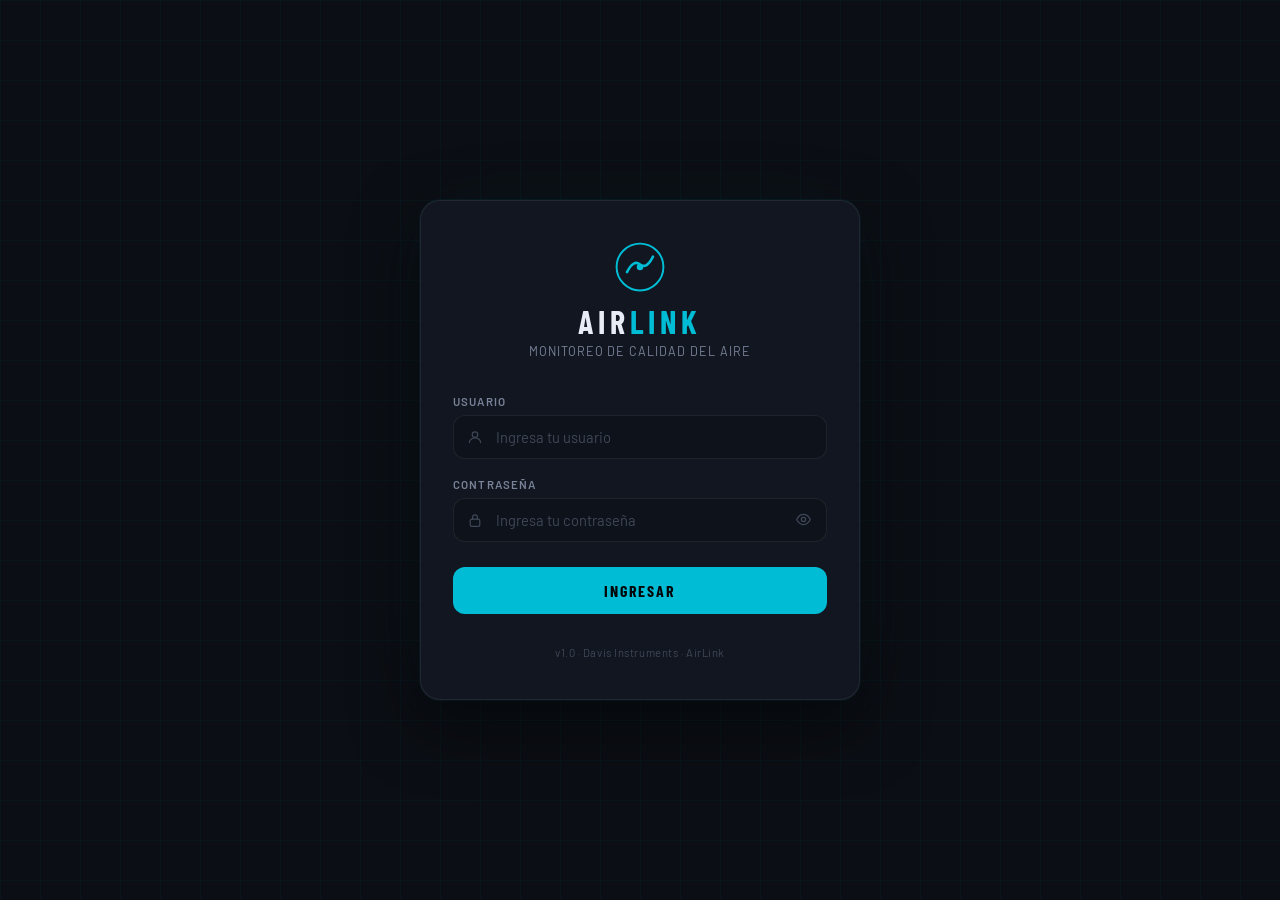
==== index.html @ ea5edb88 "show" ====
<!DOCTYPE html>
<html lang="es">
<head>
  <meta charset="UTF-8" />
  <meta name="viewport" content="width=device-width, initial-scale=1.0" />
  <title>AirLink — Acceso</title>
  <link rel="preconnect" href="https://fonts.googleapis.com" />
  <link href="https://fonts.googleapis.com/css2?family=Barlow+Condensed:wght@300;400;600;700&family=Barlow:wght@300;400;500&display=swap" rel="stylesheet" />
  <link rel="stylesheet" href="css/login.css" />
</head>
<body>
  <div class="bg-grid"></div>
  <div class="particles" id="particles"></div>

  <main class="login-wrapper">
    <div class="login-card">

      <header class="login-header">
        <div class="logo-mark">
          <svg viewBox="0 0 40 40" fill="none" xmlns="http://www.w3.org/2000/svg">
            <circle cx="20" cy="20" r="18" stroke="var(--accent)" stroke-width="1.5"/>
            <path d="M10 24 Q15 14 20 18 Q25 22 30 12" stroke="var(--accent)" stroke-width="2" fill="none" stroke-linecap="round"/>
            <circle cx="20" cy="20" r="2.5" fill="var(--accent)"/>
          </svg>
        </div>
        <div class="logo-text">
          <span class="logo-brand">AIR</span><span class="logo-sub">LINK</span>
        </div>
        <p class="logo-tagline">Monitoreo de Calidad del Aire</p>
      </header>

      <form class="login-form" id="loginForm" novalidate>
        <div class="field-group">
          <label for="username">Usuario</label>
          <div class="input-wrap">
            <svg class="input-icon" viewBox="0 0 20 20" fill="none">
              <circle cx="10" cy="7" r="3.5" stroke="currentColor" stroke-width="1.5"/>
              <path d="M3 17c0-3.314 3.134-6 7-6s7 2.686 7 6" stroke="currentColor" stroke-width="1.5" stroke-linecap="round"/>
            </svg>
            <input type="text" id="username" name="username" placeholder="Ingresa tu usuario" autocomplete="username" required />
          </div>
        </div>

        <div class="field-group">
          <label for="password">Contraseña</label>
          <div class="input-wrap">
            <svg class="input-icon" viewBox="0 0 20 20" fill="none">
              <rect x="4" y="9" width="12" height="9" rx="2" stroke="currentColor" stroke-width="1.5"/>
              <path d="M7 9V6.5a3 3 0 016 0V9" stroke="currentColor" stroke-width="1.5" stroke-linecap="round"/>
            </svg>
            <input type="password" id="password" name="password" placeholder="Ingresa tu contraseña" autocomplete="current-password" required />
            <button type="button" class="toggle-pwd" id="togglePwd" aria-label="Mostrar contraseña">
              <svg viewBox="0 0 20 20" fill="none" id="eyeIcon">
                <path d="M2 10s3-6 8-6 8 6 8 6-3 6-8 6-8-6-8-6z" stroke="currentColor" stroke-width="1.5"/>
                <circle cx="10" cy="10" r="2.5" stroke="currentColor" stroke-width="1.5"/>
              </svg>
            </button>
          </div>
        </div>

        <div class="error-msg" id="errorMsg" role="alert" aria-live="polite"></div>

        <button type="submit" class="btn-login" id="btnLogin">
          <span class="btn-text">Ingresar</span>
          <span class="btn-spinner" hidden>
            <svg viewBox="0 0 24 24" fill="none"><circle cx="12" cy="12" r="10" stroke="currentColor" stroke-width="2.5" stroke-dasharray="50" stroke-dashoffset="30"/></svg>
          </span>
        </button>
      </form>

      <footer class="login-footer">
        <span>v1.0 · Davis Instruments · AirLink</span>
      </footer>
    </div>
  </main>

  <script src="js/auth.js"></script>
</body>
</html>
---- css/login.css ----
/* ============================================================
   login.css — Pantalla de acceso AirLink
   Estética: dark industrial / weather-tech premium
   ============================================================ */

*, *::before, *::after { box-sizing: border-box; margin: 0; padding: 0; }

:root {
  --bg:          #0b0e14;
  --bg-card:     #111620;
  --bg-input:    #0e121a;
  --border:      rgba(255,255,255,0.07);
  --border-focus:rgba(0,188,212,0.55);
  --accent:      #00bcd4;
  --accent-dim:  rgba(0,188,212,0.15);
  --accent-glow: rgba(0,188,212,0.35);
  --text-1:      #e8edf5;
  --text-2:      #7a8499;
  --text-3:      #3f4758;
  --danger:      #ff5252;
  --danger-bg:   rgba(255,82,82,0.10);
  --radius:      12px;
  --font-hd:     'Barlow Condensed', sans-serif;
  --font-body:   'Barlow', sans-serif;
  --transition:  0.22s cubic-bezier(.4,0,.2,1);
}

html, body {
  height: 100%;
  font-family: var(--font-body);
  background: var(--bg);
  color: var(--text-1);
  overflow-x: hidden;
  overflow-y: auto;
}

[hidden] { display: none !important; }

/* ── Background grid ───────────────────────────────── */
.bg-grid {
  position: fixed;
  inset: 0;
  background-image:
    linear-gradient(rgba(0,188,212,0.04) 1px, transparent 1px),
    linear-gradient(90deg, rgba(0,188,212,0.04) 1px, transparent 1px);
  background-size: 40px 40px;
  pointer-events: none;
  z-index: 0;
}

.particles {
  position: fixed;
  inset: 0;
  pointer-events: none;
  z-index: 0;
}

.particle {
  position: absolute;
  width: 2px;
  height: 2px;
  background: var(--accent);
  border-radius: 50%;
  opacity: 0;
  animation: float-up linear infinite;
}

@keyframes float-up {
  0%   { opacity: 0;   transform: translateY(0) scale(1); }
  15%  { opacity: 0.6; }
  85%  { opacity: 0.3; }
  100% { opacity: 0;   transform: translateY(-80vh) scale(0.3); }
}

/* ── Layout ────────────────────────────────────────── */
.login-wrapper {
  position: relative;
  z-index: 1;
  display: flex;
  align-items: center;
  justify-content: center;
  min-height: 100vh;
  padding: 1.5rem;
}

/* ── Card ──────────────────────────────────────────── */
.login-card {
  width: 100%;
  max-width: 440px;
  background: var(--bg-card);
  border: 1px solid var(--border);
  border-radius: 20px;
  padding: 2.5rem 2rem;
  box-shadow:
    0 0 0 1px rgba(0,188,212,0.06),
    0 24px 64px rgba(0,0,0,0.55),
    0 0 80px rgba(0,188,212,0.06);
  animation: card-in 0.55s cubic-bezier(.22,1,.36,1) both;
}

@keyframes card-in {
  from { opacity: 0; transform: translateY(28px) scale(0.97); }
  to   { opacity: 1; transform: translateY(0) scale(1); }
}

/* ── Header ────────────────────────────────────────── */
.login-header {
  text-align: center;
  margin-bottom: 2.25rem;
}

.logo-mark {
  width: 52px;
  height: 52px;
  margin: 0 auto 0.75rem;
  animation: pulse-ring 3s ease-in-out infinite;
}

@keyframes pulse-ring {
  0%, 100% { filter: drop-shadow(0 0 6px rgba(0,188,212,0.4)); }
  50%       { filter: drop-shadow(0 0 18px rgba(0,188,212,0.8)); }
}

.logo-text {
  font-family: var(--font-hd);
  font-size: 2rem;
  font-weight: 700;
  letter-spacing: 0.15em;
  line-height: 1;
}

.logo-brand { color: var(--text-1); }
.logo-sub   { color: var(--accent); }

.logo-tagline {
  margin-top: 0.4rem;
  font-size: 0.78rem;
  color: var(--text-2);
  letter-spacing: 0.08em;
  text-transform: uppercase;
}

/* ── Form ──────────────────────────────────────────── */
.login-form { display: flex; flex-direction: column; gap: 1.1rem; }

.field-group { display: flex; flex-direction: column; gap: 0.45rem; }

.field-group label {
  font-size: 0.72rem;
  font-weight: 600;
  letter-spacing: 0.1em;
  text-transform: uppercase;
  color: var(--text-2);
}

.input-wrap {
  position: relative;
  display: flex;
  align-items: center;
}

.input-icon {
  position: absolute;
  left: 0.9rem;
  width: 16px;
  height: 16px;
  color: var(--text-3);
  pointer-events: none;
  transition: color var(--transition);
}

.input-wrap:focus-within .input-icon { color: var(--accent); }

.input-wrap input {
  width: 100%;
  background: var(--bg-input);
  border: 1px solid var(--border);
  border-radius: var(--radius);
  padding: 0.75rem 0.9rem 0.75rem 2.6rem;
  font-family: var(--font-body);
  font-size: 0.92rem;
  color: var(--text-1);
  outline: none;
  transition: border-color var(--transition), box-shadow var(--transition);
}

.input-wrap input::placeholder { color: var(--text-3); }

.input-wrap input:focus {
  border-color: var(--border-focus);
  box-shadow: 0 0 0 3px var(--accent-dim);
}

.toggle-pwd {
  position: absolute;
  right: 0.75rem;
  background: none;
  border: none;
  cursor: pointer;
  color: var(--text-3);
  display: flex;
  align-items: center;
  padding: 0.2rem;
  border-radius: 6px;
  transition: color var(--transition);
}
.toggle-pwd:hover { color: var(--accent); }
.toggle-pwd svg { width: 17px; height: 17px; }

/* ── Error ─────────────────────────────────────────── */
.error-msg {
  display: none;
  background: var(--danger-bg);
  border: 1px solid rgba(255,82,82,0.25);
  border-radius: 8px;
  padding: 0.65rem 0.9rem;
  font-size: 0.82rem;
  color: var(--danger);
  text-align: center;
}
.error-msg.visible { display: block; animation: shake 0.35s ease; }

@keyframes shake {
  0%,100% { transform: translateX(0); }
  25%      { transform: translateX(-5px); }
  75%      { transform: translateX(5px); }
}

/* ── Button ────────────────────────────────────────── */
.btn-login {
  margin-top: 0.5rem;
  width: 100%;
  padding: 0.85rem;
  background: var(--accent);
  border: none;
  border-radius: var(--radius);
  color: #030608;
  font-family: var(--font-hd);
  font-size: 1rem;
  font-weight: 700;
  letter-spacing: 0.12em;
  text-transform: uppercase;
  cursor: pointer;
  display: flex;
  align-items: center;
  justify-content: center;
  gap: 0.5rem;
  transition: background var(--transition), transform var(--transition), box-shadow var(--transition);
}

.btn-login:hover {
  background: #29ddf0;
  box-shadow: 0 0 24px rgba(0,188,212,0.45);
  transform: translateY(-1px);
}
.btn-login:active  { transform: translateY(0); }
.btn-login:disabled { opacity: 0.55; cursor: not-allowed; transform: none; }

.btn-spinner svg {
  width: 18px; height: 18px;
  animation: spin 0.8s linear infinite;
}
@keyframes spin { to { transform: rotate(360deg); } }

/* ── Footer ────────────────────────────────────────── */
.login-footer {
  margin-top: 2rem;
  text-align: center;
  font-size: 0.7rem;
  color: var(--text-3);
  letter-spacing: 0.05em;
}

/* ── Mobile ────────────────────────────────────────── */
@media (max-width: 480px) {
  .login-wrapper {
    padding: 1rem;
    align-items: flex-start;
  }
  .login-card {
    padding: 2rem 1.4rem;
    border-radius: 16px;
    max-width: 100%;
  }
  .logo-text { font-size: 1.75rem; }
  .tabs { flex-direction: column; gap: 0.5rem; }
  .tabs .tab-btn { padding: 0.5rem; }
}
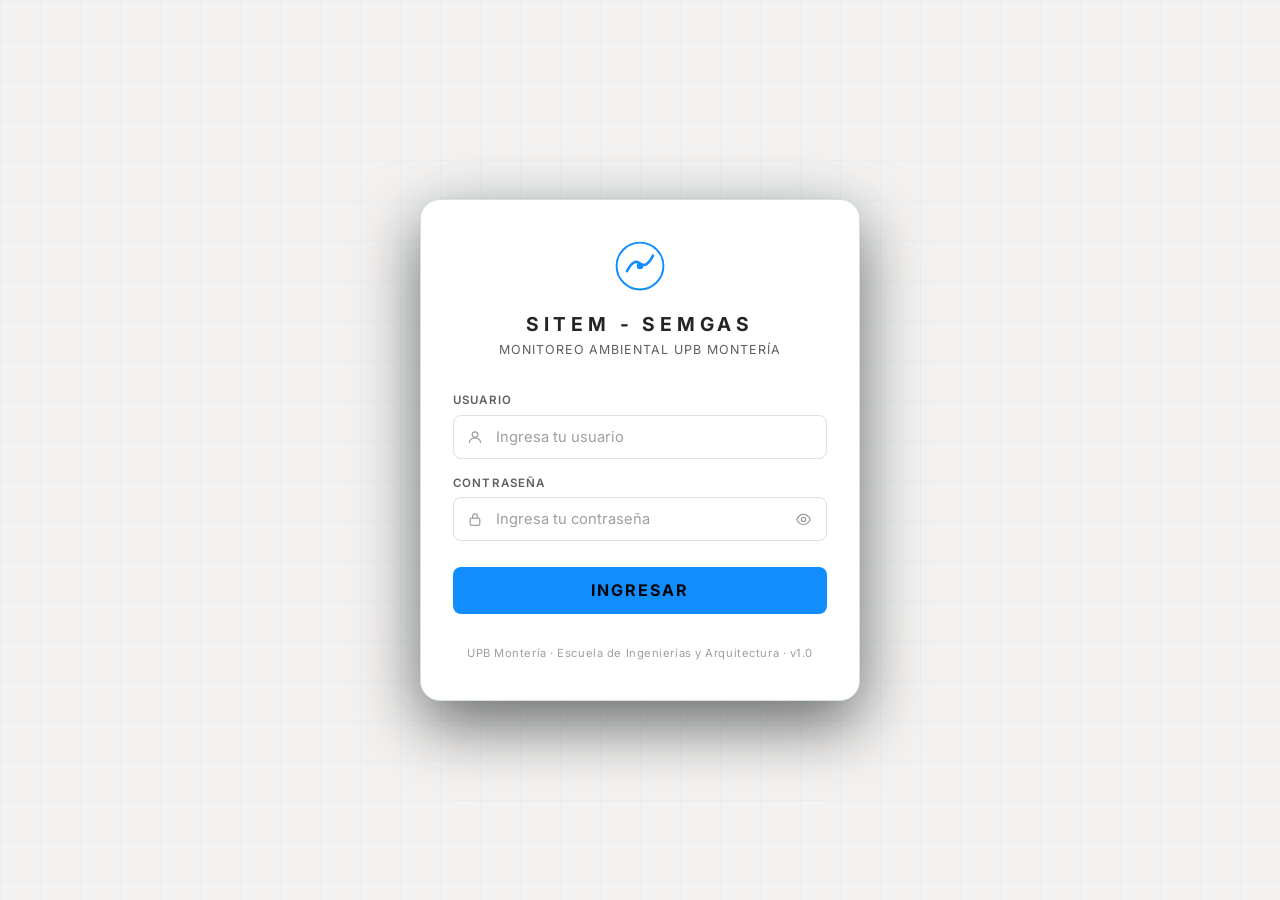
==== commit a2a327aa: "update dashboard" ====
--- a/index.html
+++ b/index.html
@@ -1,14 +1,16 @@
 <!DOCTYPE html>
 <html lang="es">
+
 <head>
   <meta charset="UTF-8" />
   <meta name="viewport" content="width=device-width, initial-scale=1.0" />
-  <title>AirLink — Acceso</title>
+  <title>SITEM - SEMGAS | Monitoreo UPB</title>
   <link rel="preconnect" href="https://fonts.googleapis.com" />
-  <link href="https://fonts.googleapis.com/css2?family=Barlow+Condensed:wght@300;400;600;700&family=Barlow:wght@300;400;500&display=swap" rel="stylesheet" />
-  <link rel="stylesheet" href="css/login.css" />
+  <link href="https://fonts.googleapis.com/css2?family=Inter:wght@400;500;600;700&display=swap" rel="stylesheet">
+  <link rel="stylesheet" href="css/login.css">
 </head>
-<body>
+
+<body class="light-mode">
   <div class="bg-grid"></div>
   <div class="particles" id="particles"></div>
 
@@ -18,15 +20,16 @@
       <header class="login-header">
         <div class="logo-mark">
           <svg viewBox="0 0 40 40" fill="none" xmlns="http://www.w3.org/2000/svg">
-            <circle cx="20" cy="20" r="18" stroke="var(--accent)" stroke-width="1.5"/>
-            <path d="M10 24 Q15 14 20 18 Q25 22 30 12" stroke="var(--accent)" stroke-width="2" fill="none" stroke-linecap="round"/>
-            <circle cx="20" cy="20" r="2.5" fill="var(--accent)"/>
+            <circle cx="20" cy="20" r="18" stroke="var(--accent)" stroke-width="1.5" />
+            <path d="M10 24 Q15 14 20 18 Q25 22 30 12" stroke="var(--accent)" stroke-width="2" fill="none"
+              stroke-linecap="round" />
+            <circle cx="20" cy="20" r="2.5" fill="var(--accent)" />
           </svg>
         </div>
         <div class="logo-text">
-          <span class="logo-brand">AIR</span><span class="logo-sub">LINK</span>
+          <span class="logo-brand" style="font-size: 1.2rem; color: var(--text-main);">SITEM - SEMGAS</span>
         </div>
-        <p class="logo-tagline">Monitoreo de Calidad del Aire</p>
+        <p class="logo-tagline">Monitoreo Ambiental UPB Montería</p>
       </header>
 
       <form class="login-form" id="loginForm" novalidate>
@@ -34,10 +37,12 @@
           <label for="username">Usuario</label>
           <div class="input-wrap">
             <svg class="input-icon" viewBox="0 0 20 20" fill="none">
-              <circle cx="10" cy="7" r="3.5" stroke="currentColor" stroke-width="1.5"/>
-              <path d="M3 17c0-3.314 3.134-6 7-6s7 2.686 7 6" stroke="currentColor" stroke-width="1.5" stroke-linecap="round"/>
+              <circle cx="10" cy="7" r="3.5" stroke="currentColor" stroke-width="1.5" />
+              <path d="M3 17c0-3.314 3.134-6 7-6s7 2.686 7 6" stroke="currentColor" stroke-width="1.5"
+                stroke-linecap="round" />
             </svg>
-            <input type="text" id="username" name="username" placeholder="Ingresa tu usuario" autocomplete="username" required />
+            <input type="text" id="username" name="username" placeholder="Ingresa tu usuario" autocomplete="username"
+              required />
           </div>
         </div>
 
@@ -45,14 +50,15 @@
           <label for="password">Contraseña</label>
           <div class="input-wrap">
             <svg class="input-icon" viewBox="0 0 20 20" fill="none">
-              <rect x="4" y="9" width="12" height="9" rx="2" stroke="currentColor" stroke-width="1.5"/>
-              <path d="M7 9V6.5a3 3 0 016 0V9" stroke="currentColor" stroke-width="1.5" stroke-linecap="round"/>
+              <rect x="4" y="9" width="12" height="9" rx="2" stroke="currentColor" stroke-width="1.5" />
+              <path d="M7 9V6.5a3 3 0 016 0V9" stroke="currentColor" stroke-width="1.5" stroke-linecap="round" />
             </svg>
-            <input type="password" id="password" name="password" placeholder="Ingresa tu contraseña" autocomplete="current-password" required />
+            <input type="password" id="password" name="password" placeholder="Ingresa tu contraseña"
+              autocomplete="current-password" required />
             <button type="button" class="toggle-pwd" id="togglePwd" aria-label="Mostrar contraseña">
               <svg viewBox="0 0 20 20" fill="none" id="eyeIcon">
-                <path d="M2 10s3-6 8-6 8 6 8 6-3 6-8 6-8-6-8-6z" stroke="currentColor" stroke-width="1.5"/>
-                <circle cx="10" cy="10" r="2.5" stroke="currentColor" stroke-width="1.5"/>
+                <path d="M2 10s3-6 8-6 8 6 8 6-3 6-8 6-8-6-8-6z" stroke="currentColor" stroke-width="1.5" />
+                <circle cx="10" cy="10" r="2.5" stroke="currentColor" stroke-width="1.5" />
               </svg>
             </button>
           </div>
@@ -63,17 +69,21 @@
         <button type="submit" class="btn-login" id="btnLogin">
           <span class="btn-text">Ingresar</span>
           <span class="btn-spinner" hidden>
-            <svg viewBox="0 0 24 24" fill="none"><circle cx="12" cy="12" r="10" stroke="currentColor" stroke-width="2.5" stroke-dasharray="50" stroke-dashoffset="30"/></svg>
+            <svg viewBox="0 0 24 24" fill="none">
+              <circle cx="12" cy="12" r="10" stroke="currentColor" stroke-width="2.5" stroke-dasharray="50"
+                stroke-dashoffset="30" />
+            </svg>
           </span>
         </button>
       </form>
 
       <footer class="login-footer">
-        <span>v1.0 · Davis Instruments · AirLink</span>
+        <span>UPB Montería · Escuela de Ingenierías y Arquitectura · v1.0</span>
       </footer>
     </div>
   </main>
 
   <script src="js/auth.js"></script>
 </body>
+
 </html>
--- a/css/login.css
+++ b/css/login.css
@@ -19,10 +19,25 @@
   --text-3:      #3f4758;
   --danger:      #ff5252;
   --danger-bg:   rgba(255,82,82,0.10);
-  --radius:      12px;
-  --font-hd:     'Barlow Condensed', sans-serif;
-  --font-body:   'Barlow', sans-serif;
+  --radius:      8px;
+  --font-body:   'Inter', sans-serif;
   --transition:  0.22s cubic-bezier(.4,0,.2,1);
+}
+
+body.light-mode {
+  --bg:          #f3f2f1;
+  --bg-card:     #ffffff;
+  --bg-input:    #ffffff;
+  --border:      #e1dfdd;
+  --border-focus:#118dff;
+  --accent:      #118dff;
+  --accent-dim:  rgba(17,141,255,0.1);
+  --accent-glow: rgba(17,141,255,0.2);
+  --text-1:      #252423;
+  --text-2:      #605e5c;
+  --text-3:      #a19f9d;
+  --danger:      #d64550;
+  --danger-bg:   rgba(214,69,80,0.1);
 }
 
 html, body {
